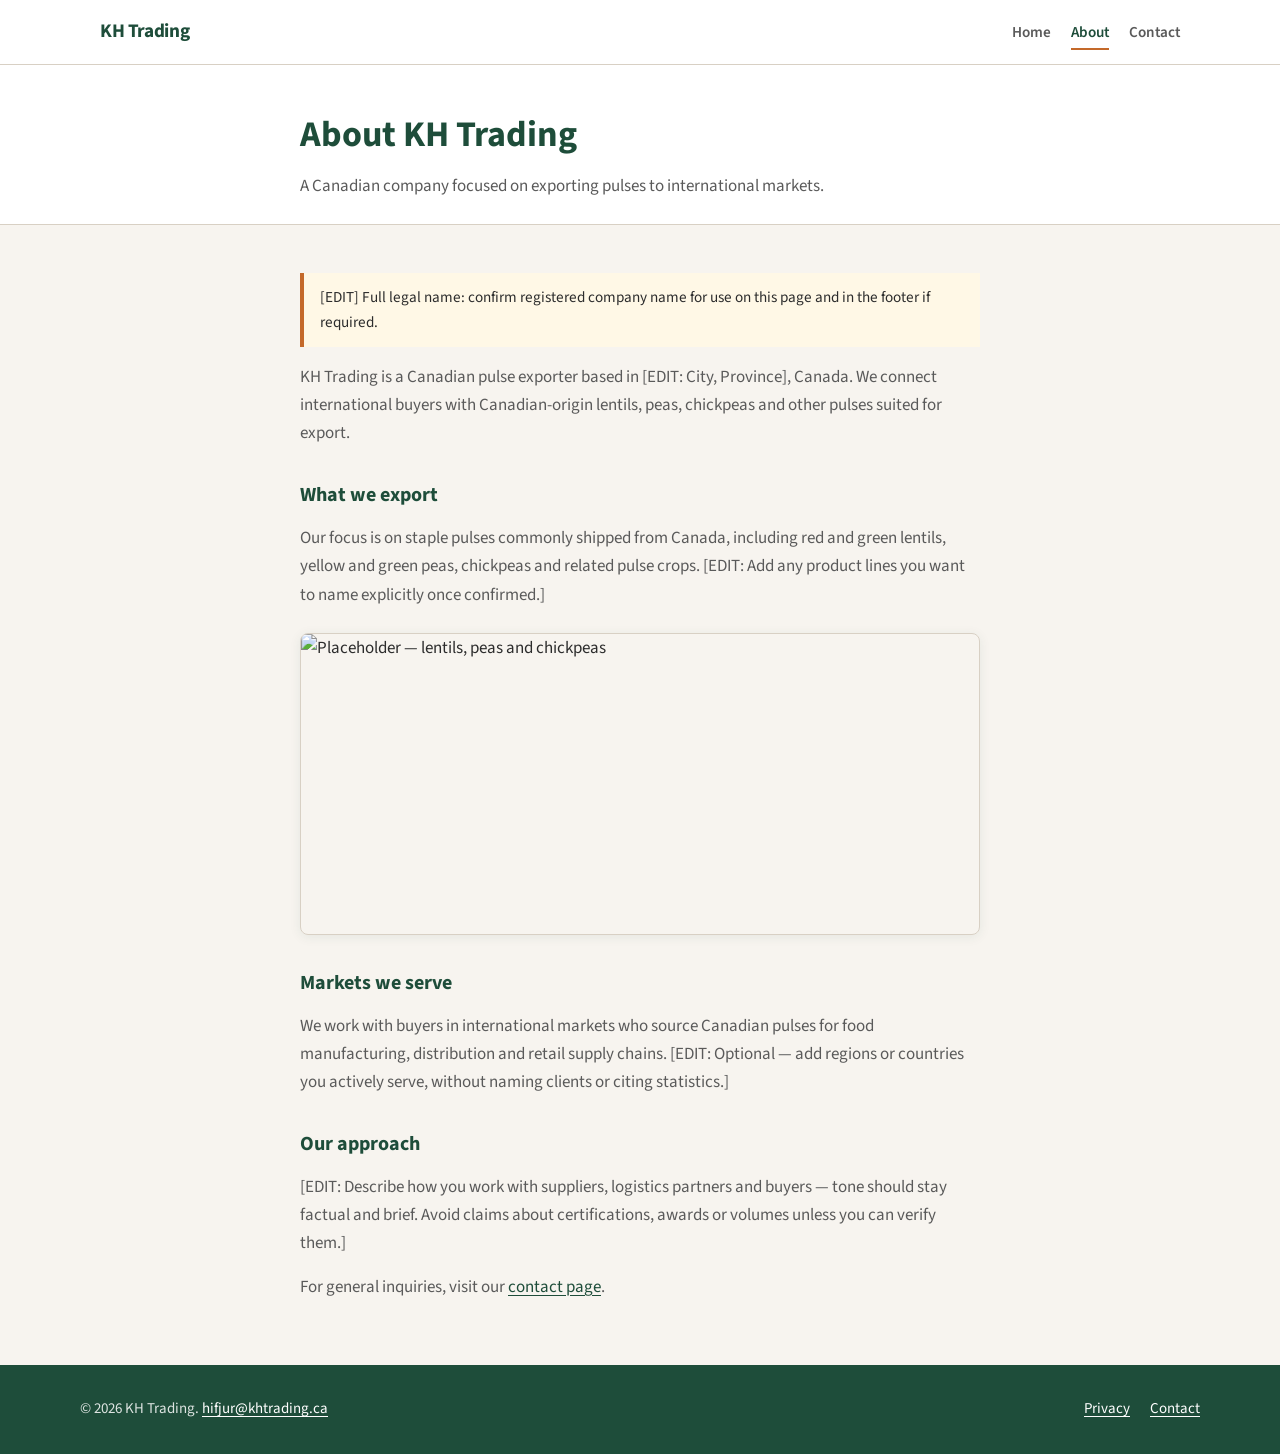
==== about.html @ df5e4d45 "Rebuild KH Trading site: multi-page static corporate presence Co-authored-by: Cursor <cursoragent@cu" ====
<!DOCTYPE html>
<html lang="en-CA">
  <head>
    <meta charset="UTF-8" />
    <meta name="viewport" content="width=device-width, initial-scale=1.0" />
    <meta
      name="description"
      content="About KH Trading — a Canadian pulse exporter serving international markets with lentils, peas, chickpeas and other pulses."
    />
    <title>About | KH Trading — Canadian Pulse Exporter</title>
    <link rel="icon" href="favicon.svg" type="image/svg+xml" />
    <link rel="canonical" href="https://www.khtrading.ca/about.html" />
    <meta property="og:type" content="website" />
    <meta property="og:title" content="About KH Trading" />
    <meta
      property="og:description"
      content="Canadian pulse exporter — lentils, peas, chickpeas and more for international markets."
    />
    <meta property="og:url" content="https://www.khtrading.ca/about.html" />
    <meta property="og:locale" content="en_CA" />
    <link rel="preconnect" href="https://fonts.googleapis.com" />
    <link rel="preconnect" href="https://fonts.gstatic.com" crossorigin />
    <link
      href="https://fonts.googleapis.com/css2?family=Source+Sans+3:wght@400;600;700&display=swap"
      rel="stylesheet"
    />
    <link rel="stylesheet" href="css/styles.css" />
  </head>
  <body>
    <a class="skip-link" href="#main">Skip to content</a>

    <header class="site-header">
      <div class="header-inner">
        <a class="logo" href="index.html">KH Trading</a>
        <button
          type="button"
          class="nav-toggle"
          aria-expanded="false"
          aria-controls="site-nav"
        >
          Menu
        </button>
        <nav class="site-nav" id="site-nav" aria-label="Primary">
          <ul>
            <li><a href="index.html">Home</a></li>
            <li><a href="about.html" aria-current="page">About</a></li>
            <li><a href="contact.html">Contact</a></li>
          </ul>
        </nav>
      </div>
    </header>

    <main id="main">
      <header class="page-header">
        <div class="container container--narrow">
          <h1>About KH Trading</h1>
          <p>
            A Canadian company focused on exporting pulses to international
            markets.
          </p>
        </div>
      </header>

      <section class="section">
        <div class="container container--narrow prose">
          <p class="edit-note">
            [EDIT] Full legal name: confirm registered company name for use on
            this page and in the footer if required.
          </p>

          <p>
            KH Trading is a Canadian pulse exporter based in
            [EDIT: City, Province], Canada. We connect international buyers with
            Canadian-origin lentils, peas, chickpeas and other pulses suited for
            export.
          </p>

          <h2>What we export</h2>
          <p>
            Our focus is on staple pulses commonly shipped from Canada, including
            red and green lentils, yellow and green peas, chickpeas and related
            pulse crops. [EDIT: Add any product lines you want to name explicitly
            once confirmed.]
          </p>

          <!-- TODO: Replace with licensed photo of pulses or handling -->
          <figure class="hero-image" style="margin: 1.5rem 0">
            <img
              src="images/pulses.svg"
              alt="Placeholder — lentils, peas and chickpeas"
              width="400"
              height="300"
              loading="lazy"
            />
          </figure>

          <h2>Markets we serve</h2>
          <p>
            We work with buyers in international markets who source Canadian
            pulses for food manufacturing, distribution and retail supply chains.
            [EDIT: Optional — add regions or countries you actively serve, without
            naming clients or citing statistics.]
          </p>

          <h2>Our approach</h2>
          <p>
            [EDIT: Describe how you work with suppliers, logistics partners and
            buyers — tone should stay factual and brief. Avoid claims about
            certifications, awards or volumes unless you can verify them.]
          </p>

          <p>
            For general inquiries, visit our
            <a href="contact.html">contact page</a>.
          </p>
        </div>
      </section>
    </main>

    <footer class="site-footer">
      <div class="footer-inner">
        <p class="footer-meta">
          &copy; <span id="year"></span> KH Trading.
          <a href="mailto:hifjur@khtrading.ca">hifjur@khtrading.ca</a>
        </p>
        <p class="footer-links">
          <a href="privacy.html">Privacy</a>
          <a href="contact.html">Contact</a>
        </p>
      </div>
    </footer>

    <script src="js/main.js"></script>
  </body>
</html>
---- css/styles.css ----
/* KH Trading — Canadian pulse exporter */

:root {
  --color-primary: #1e4d3a;
  --color-primary-dark: #163828;
  --color-accent: #c4692a;
  --color-accent-hover: #a8561f;
  --color-bg: #f7f4ef;
  --color-bg-alt: #efeae2;
  --color-text: #2c2c2c;
  --color-text-muted: #5a5a5a;
  --color-border: #d8d0c4;
  --color-white: #ffffff;
  --font-sans: "Source Sans 3", system-ui, -apple-system, "Segoe UI", sans-serif;
  --max-width: 1120px;
  --content-width: 720px;
  --radius: 8px;
  --shadow: 0 2px 12px rgba(30, 77, 58, 0.08);
}

*,
*::before,
*::after {
  box-sizing: border-box;
}

html {
  scroll-behavior: smooth;
}

body {
  margin: 0;
  font-family: var(--font-sans);
  font-size: 1.0625rem;
  line-height: 1.65;
  color: var(--color-text);
  background: var(--color-bg);
  min-height: 100vh;
  display: flex;
  flex-direction: column;
}

img {
  max-width: 100%;
  height: auto;
  display: block;
}

a {
  color: var(--color-primary);
  text-decoration-thickness: 1px;
  text-underline-offset: 3px;
}

a:hover {
  color: var(--color-accent);
}

a:focus-visible,
button:focus-visible,
input:focus-visible,
textarea:focus-visible {
  outline: 2px solid var(--color-accent);
  outline-offset: 2px;
}

.skip-link {
  position: absolute;
  top: -100%;
  left: 1rem;
  padding: 0.5rem 1rem;
  background: var(--color-primary);
  color: var(--color-white);
  z-index: 100;
  border-radius: var(--radius);
}

.skip-link:focus {
  top: 1rem;
}

/* Header */
.site-header {
  background: var(--color-white);
  border-bottom: 1px solid var(--color-border);
  position: sticky;
  top: 0;
  z-index: 50;
}

.header-inner {
  max-width: var(--max-width);
  margin: 0 auto;
  padding: 1rem 1.25rem;
  display: flex;
  align-items: center;
  justify-content: space-between;
  gap: 1rem;
}

.logo {
  font-weight: 700;
  font-size: 1.2rem;
  color: var(--color-primary);
  text-decoration: none;
  letter-spacing: -0.02em;
}

.logo:hover {
  color: var(--color-primary-dark);
}

.site-nav ul {
  list-style: none;
  margin: 0;
  padding: 0;
  display: flex;
  gap: 0.25rem 1.25rem;
  flex-wrap: wrap;
}

.site-nav a {
  text-decoration: none;
  font-weight: 600;
  font-size: 0.95rem;
  color: var(--color-text-muted);
  padding: 0.35rem 0;
  border-bottom: 2px solid transparent;
}

.site-nav a:hover,
.site-nav a[aria-current="page"] {
  color: var(--color-primary);
  border-bottom-color: var(--color-accent);
}

.nav-toggle {
  display: none;
  background: none;
  border: 1px solid var(--color-border);
  border-radius: var(--radius);
  padding: 0.4rem 0.65rem;
  font: inherit;
  font-weight: 600;
  color: var(--color-primary);
  cursor: pointer;
}

@media (max-width: 640px) {
  .nav-toggle {
    display: block;
  }

  .site-nav {
    display: none;
    width: 100%;
  }

  .site-nav.is-open {
    display: block;
  }

  .header-inner {
    flex-wrap: wrap;
  }

  .site-nav ul {
    flex-direction: column;
    padding: 0.5rem 0 0.25rem;
  }
}

/* Main layout */
main {
  flex: 1;
}

.container {
  max-width: var(--max-width);
  margin: 0 auto;
  padding: 0 1.25rem;
}

.container--narrow {
  max-width: var(--content-width);
}

.section {
  padding: 3rem 0;
}

.section--alt {
  background: var(--color-bg-alt);
}

.section-title {
  font-size: clamp(1.5rem, 3vw, 1.875rem);
  font-weight: 700;
  color: var(--color-primary);
  margin: 0 0 1rem;
  line-height: 1.25;
}

.visually-hidden {
  position: absolute;
  width: 1px;
  height: 1px;
  padding: 0;
  margin: -1px;
  overflow: hidden;
  clip: rect(0, 0, 0, 0);
  white-space: nowrap;
  border: 0;
}

.lead {
  font-size: 1.125rem;
  color: var(--color-text-muted);
  margin: 0 0 1.5rem;
}

/* Hero */
.hero {
  padding: 2.5rem 0 3rem;
}

.hero-grid {
  display: grid;
  gap: 2rem;
  align-items: center;
}

@media (min-width: 768px) {
  .hero-grid {
    grid-template-columns: 1fr 1fr;
    gap: 3rem;
  }
}

.hero-tagline {
  text-transform: uppercase;
  letter-spacing: 0.08em;
  font-size: 0.8125rem;
  font-weight: 700;
  color: var(--color-accent);
  margin: 0 0 0.75rem;
}

.hero h1 {
  font-size: clamp(2rem, 4.5vw, 2.75rem);
  font-weight: 700;
  color: var(--color-primary);
  line-height: 1.15;
  margin: 0 0 1rem;
}

.hero-image {
  border-radius: var(--radius);
  overflow: hidden;
  box-shadow: var(--shadow);
  border: 1px solid var(--color-border);
}

.hero-image figcaption {
  font-size: 0.8125rem;
  color: var(--color-text-muted);
  padding: 0.5rem 0.75rem;
  background: var(--color-white);
  border-top: 1px solid var(--color-border);
}

/* Key points */
.key-points {
  list-style: none;
  margin: 0;
  padding: 0;
  display: grid;
  gap: 1.25rem;
}

@media (min-width: 640px) {
  .key-points {
    grid-template-columns: repeat(3, 1fr);
  }
}

.key-points li {
  background: var(--color-white);
  border: 1px solid var(--color-border);
  border-radius: var(--radius);
  padding: 1.5rem;
  box-shadow: var(--shadow);
}

.key-points h3 {
  margin: 0 0 0.5rem;
  font-size: 1.05rem;
  color: var(--color-primary);
}

.key-points p {
  margin: 0;
  font-size: 0.95rem;
  color: var(--color-text-muted);
}

/* Page header (inner pages) */
.page-header {
  padding: 2.5rem 0 1.5rem;
  border-bottom: 1px solid var(--color-border);
  background: var(--color-white);
}

.page-header h1 {
  margin: 0 0 0.5rem;
  font-size: clamp(1.75rem, 4vw, 2.25rem);
  color: var(--color-primary);
}

.page-header p {
  margin: 0;
  color: var(--color-text-muted);
  max-width: 40rem;
}

/* Prose */
.prose h2 {
  font-size: 1.25rem;
  color: var(--color-primary);
  margin: 2rem 0 0.75rem;
}

.prose h2:first-child {
  margin-top: 0;
}

.prose p,
.prose ul {
  margin: 0 0 1rem;
  color: var(--color-text-muted);
}

.prose ul {
  padding-left: 1.25rem;
}

.prose .edit-note {
  background: #fff8e6;
  border-left: 4px solid var(--color-accent);
  padding: 0.75rem 1rem;
  font-size: 0.95rem;
  color: var(--color-text);
}

/* Contact */
.contact-grid {
  display: grid;
  gap: 2.5rem;
}

@media (min-width: 768px) {
  .contact-grid {
    grid-template-columns: 1fr 1.2fr;
  }
}

.contact-details dl {
  margin: 0;
}

.contact-details dt {
  font-weight: 700;
  color: var(--color-primary);
  margin-top: 1.25rem;
}

.contact-details dt:first-child {
  margin-top: 0;
}

.contact-details dd {
  margin: 0.25rem 0 0;
  color: var(--color-text-muted);
}

.contact-form {
  background: var(--color-white);
  border: 1px solid var(--color-border);
  border-radius: var(--radius);
  padding: 1.5rem;
  box-shadow: var(--shadow);
}

.form-group {
  margin-bottom: 1.25rem;
}

.form-group label {
  display: block;
  font-weight: 600;
  font-size: 0.9rem;
  margin-bottom: 0.35rem;
  color: var(--color-text);
}

.form-group input,
.form-group textarea {
  width: 100%;
  font: inherit;
  padding: 0.65rem 0.75rem;
  border: 1px solid var(--color-border);
  border-radius: var(--radius);
  background: var(--color-bg);
}

.form-group textarea {
  min-height: 140px;
  resize: vertical;
}

.form-group input[aria-invalid="true"],
.form-group textarea[aria-invalid="true"] {
  border-color: #b91c1c;
}

.field-error {
  font-size: 0.875rem;
  color: #b91c1c;
  margin: 0.35rem 0 0;
}

.btn {
  display: inline-block;
  font: inherit;
  font-weight: 600;
  padding: 0.7rem 1.35rem;
  border-radius: var(--radius);
  border: none;
  cursor: pointer;
  text-decoration: none;
  transition: background 0.15s ease, color 0.15s ease;
}

.btn-primary {
  background: var(--color-primary);
  color: var(--color-white);
}

.btn-primary:hover {
  background: var(--color-primary-dark);
  color: var(--color-white);
}

.form-notice {
  font-size: 0.875rem;
  color: var(--color-text-muted);
  margin: 1rem 0 0;
}

.form-notice a {
  font-weight: 600;
}

/* Footer */
.site-footer {
  background: var(--color-primary);
  color: rgba(255, 255, 255, 0.85);
  padding: 2rem 1.25rem;
  margin-top: auto;
}

.footer-inner {
  max-width: var(--max-width);
  margin: 0 auto;
  display: flex;
  flex-wrap: wrap;
  gap: 1rem 2rem;
  justify-content: space-between;
  align-items: center;
  font-size: 0.9375rem;
}

.site-footer a {
  color: var(--color-white);
}

.site-footer a:hover {
  color: #fcd9b8;
}

.footer-meta {
  margin: 0;
}

.footer-links {
  margin: 0;
  display: flex;
  gap: 1.25rem;
  flex-wrap: wrap;
}
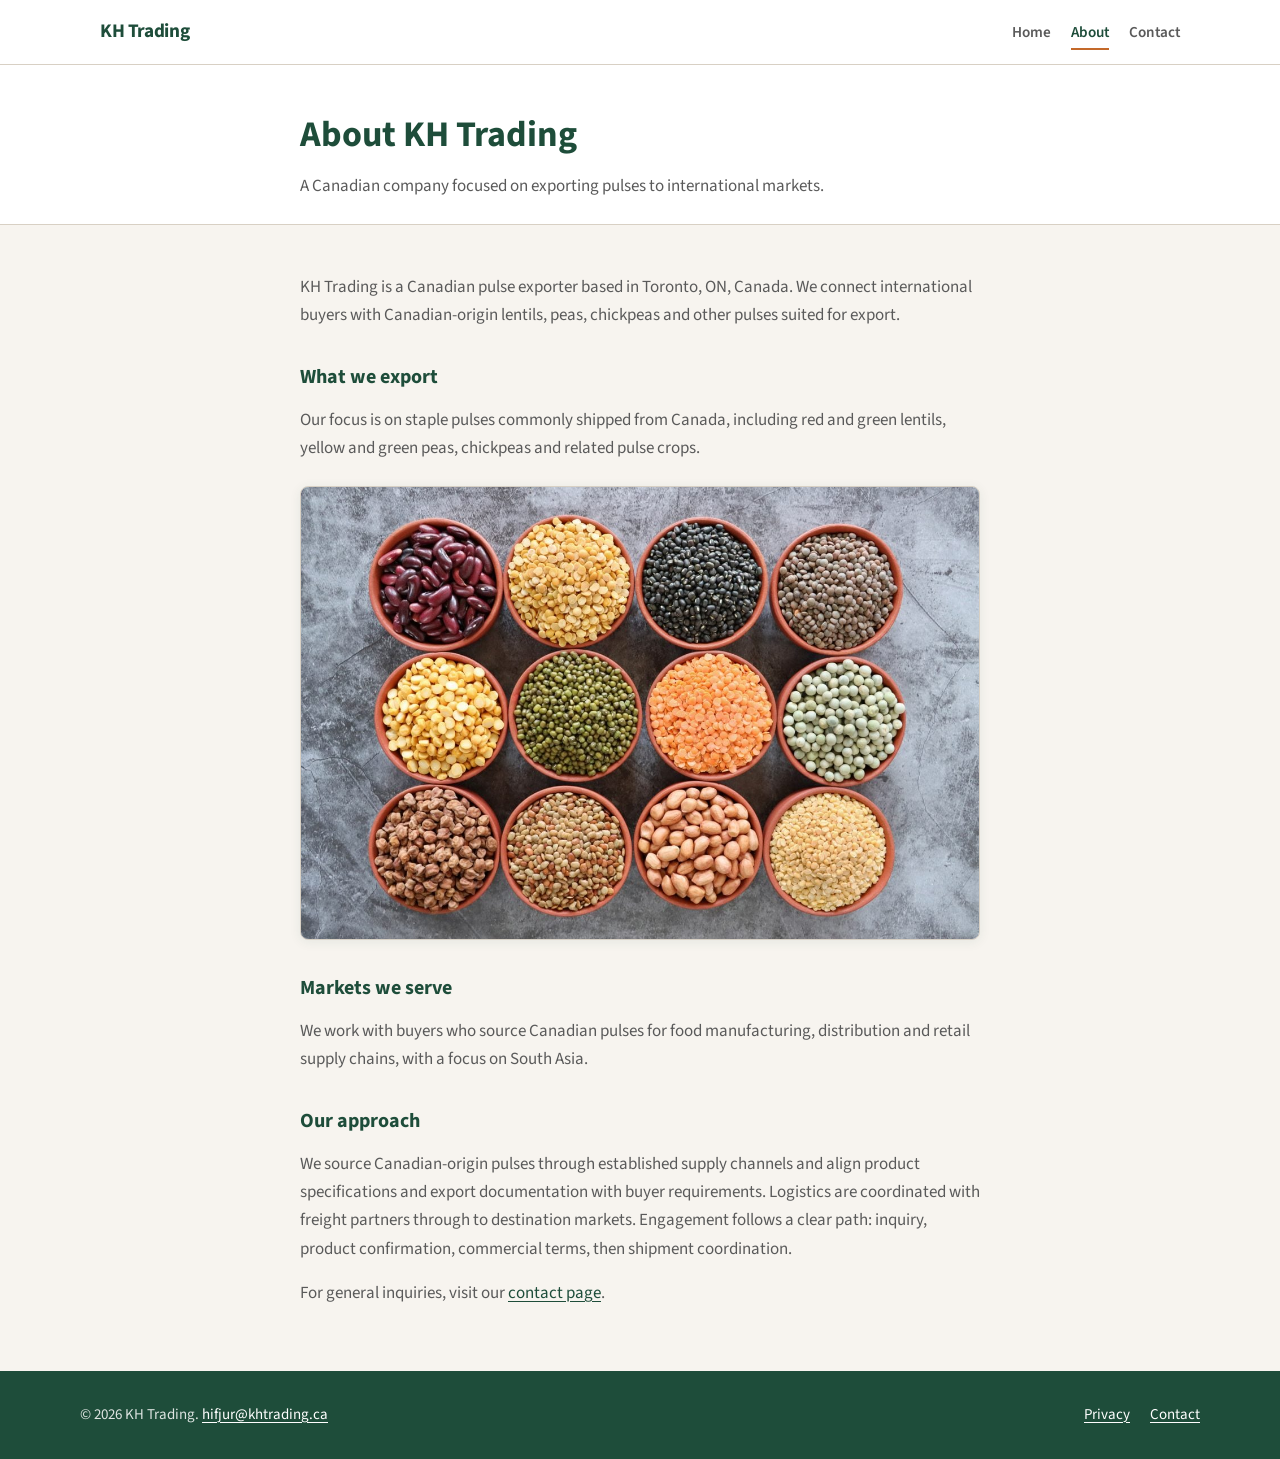
==== commit 303f0909: "Replace placeholders with Toronto details, South Asia markets, and real photos. Co-authored-by: Curs" ====
--- a/about.html
+++ b/about.html
@@ -63,50 +63,43 @@
 
       <section class="section">
         <div class="container container--narrow prose">
-          <p class="edit-note">
-            [EDIT] Full legal name: confirm registered company name for use on
-            this page and in the footer if required.
-          </p>
-
           <p>
-            KH Trading is a Canadian pulse exporter based in
-            [EDIT: City, Province], Canada. We connect international buyers with
-            Canadian-origin lentils, peas, chickpeas and other pulses suited for
-            export.
+            KH Trading is a Canadian pulse exporter based in Toronto, ON, Canada.
+            We connect international buyers with Canadian-origin lentils, peas,
+            chickpeas and other pulses suited for export.
           </p>
 
           <h2>What we export</h2>
           <p>
             Our focus is on staple pulses commonly shipped from Canada, including
             red and green lentils, yellow and green peas, chickpeas and related
-            pulse crops. [EDIT: Add any product lines you want to name explicitly
-            once confirmed.]
+            pulse crops.
           </p>
 
-          <!-- TODO: Replace with licensed photo of pulses or handling -->
           <figure class="hero-image" style="margin: 1.5rem 0">
             <img
-              src="images/pulses.svg"
-              alt="Placeholder — lentils, peas and chickpeas"
-              width="400"
-              height="300"
+              src="images/pulses.jpg"
+              alt="Assorted dried pulses and legumes in bowls"
+              width="800"
+              height="500"
               loading="lazy"
             />
           </figure>
 
           <h2>Markets we serve</h2>
           <p>
-            We work with buyers in international markets who source Canadian
-            pulses for food manufacturing, distribution and retail supply chains.
-            [EDIT: Optional — add regions or countries you actively serve, without
-            naming clients or citing statistics.]
+            We work with buyers who source Canadian pulses for food
+            manufacturing, distribution and retail supply chains, with a focus
+            on South Asia.
           </p>
 
           <h2>Our approach</h2>
           <p>
-            [EDIT: Describe how you work with suppliers, logistics partners and
-            buyers — tone should stay factual and brief. Avoid claims about
-            certifications, awards or volumes unless you can verify them.]
+            We source Canadian-origin pulses through established supply channels
+            and align product specifications and export documentation with buyer
+            requirements. Logistics are coordinated with freight partners through
+            to destination markets. Engagement follows a clear path: inquiry,
+            product confirmation, commercial terms, then shipment coordination.
           </p>
 
           <p>
--- a/css/styles.css
+++ b/css/styles.css
@@ -344,14 +344,6 @@
   padding-left: 1.25rem;
 }
 
-.prose .edit-note {
-  background: #fff8e6;
-  border-left: 4px solid var(--color-accent);
-  padding: 0.75rem 1rem;
-  font-size: 0.95rem;
-  color: var(--color-text);
-}
-
 /* Contact */
 .contact-grid {
   display: grid;
